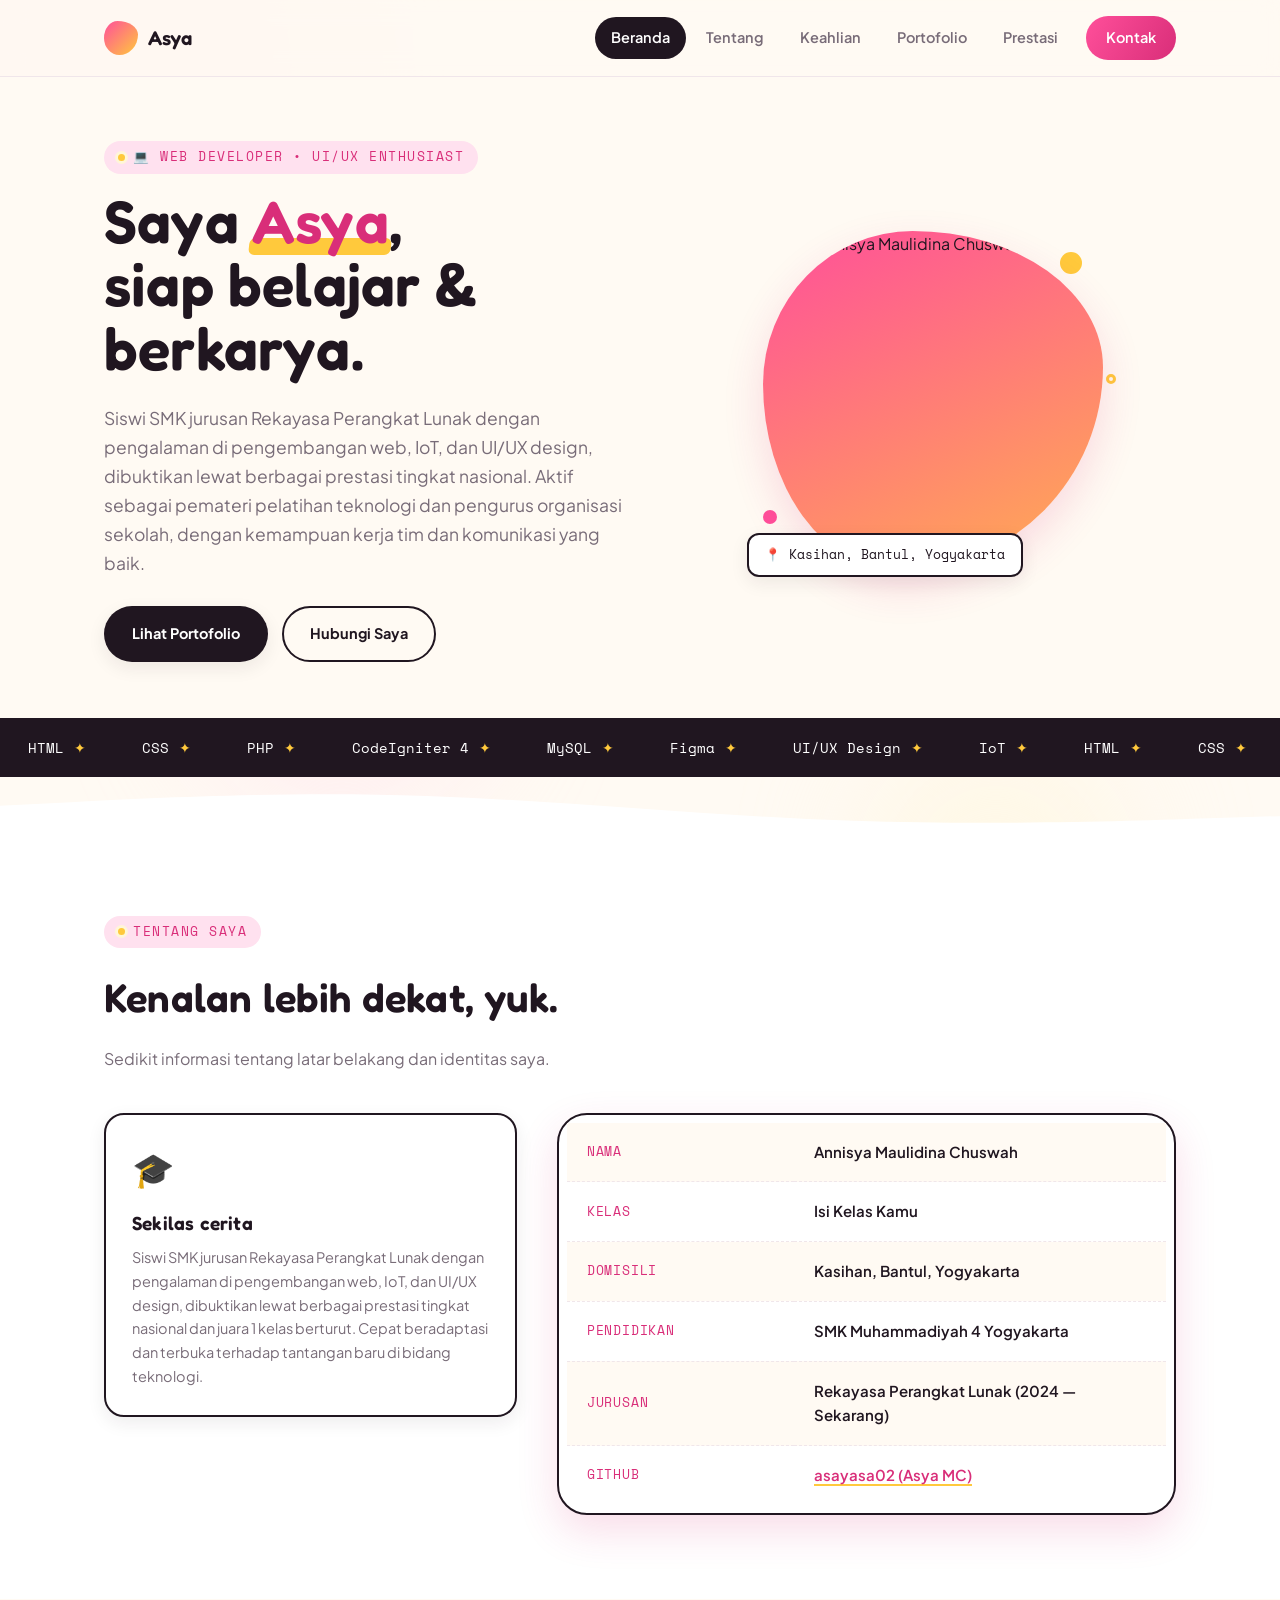
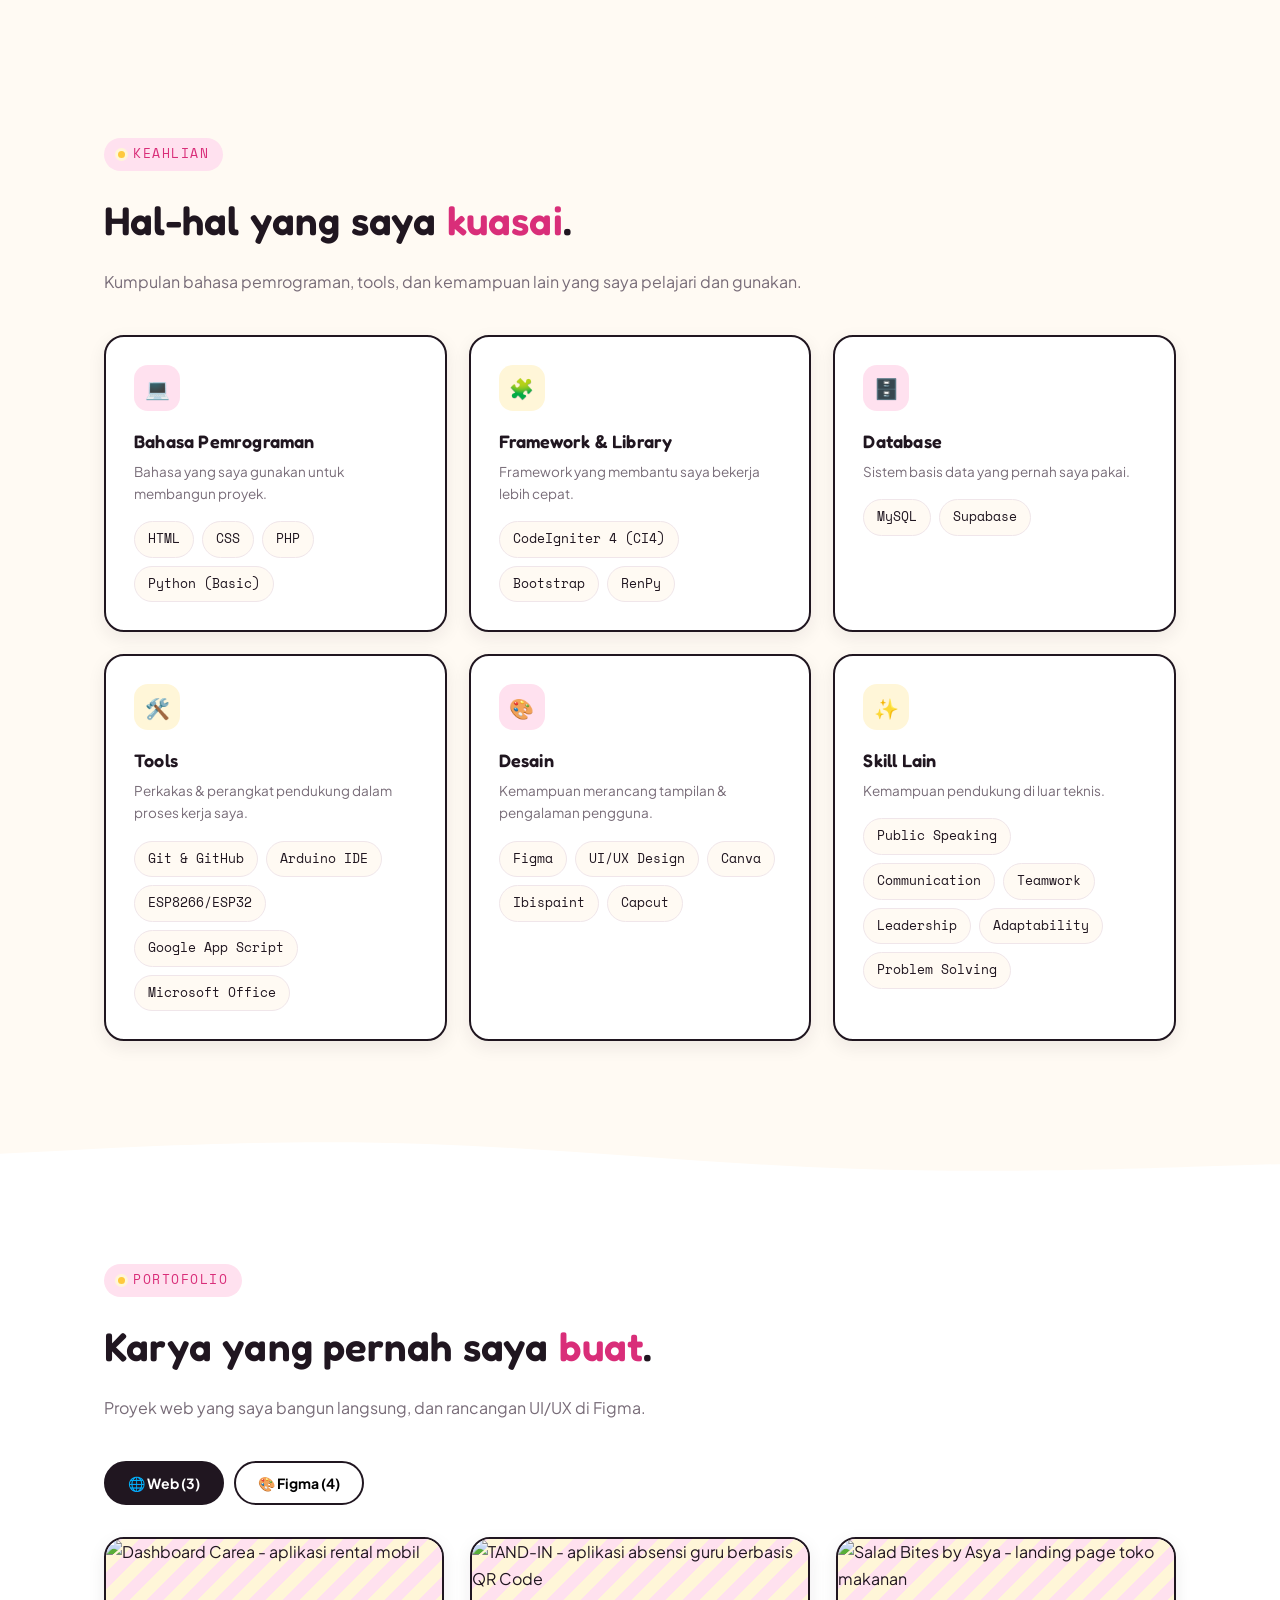
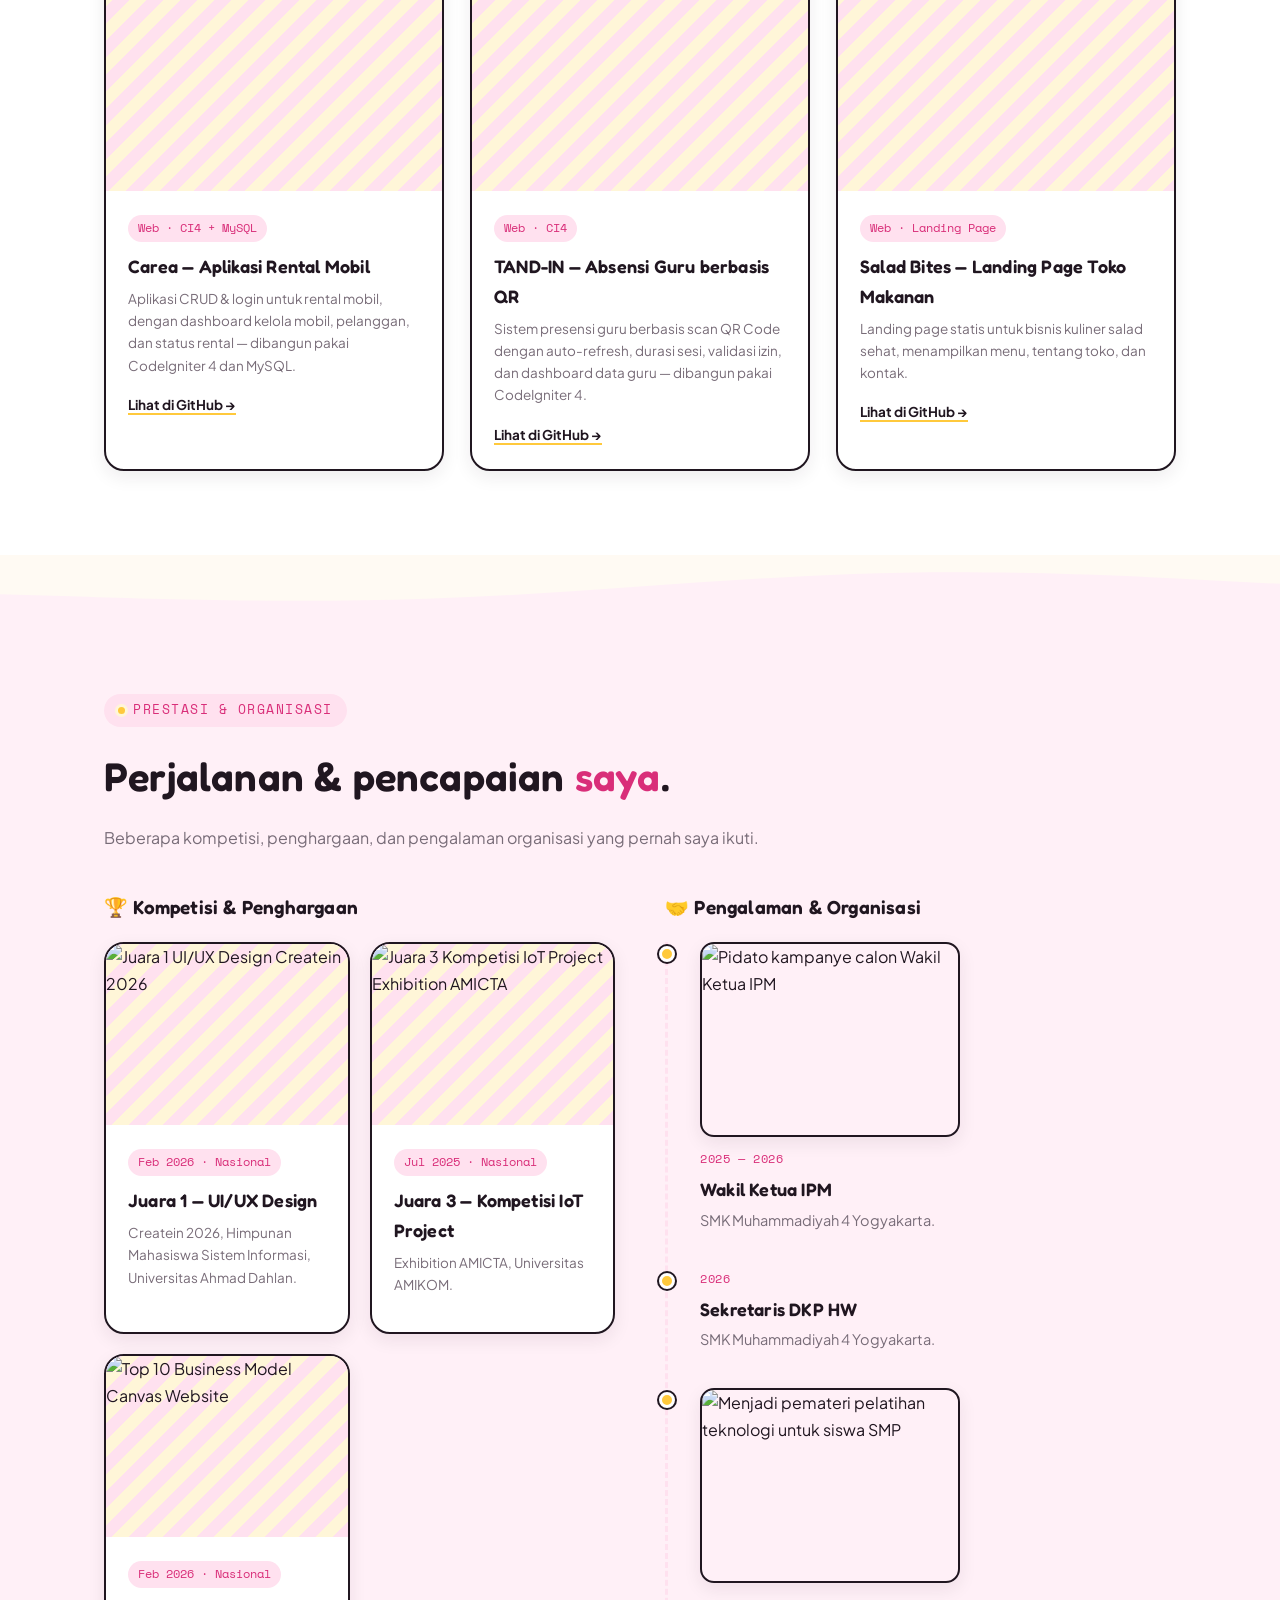
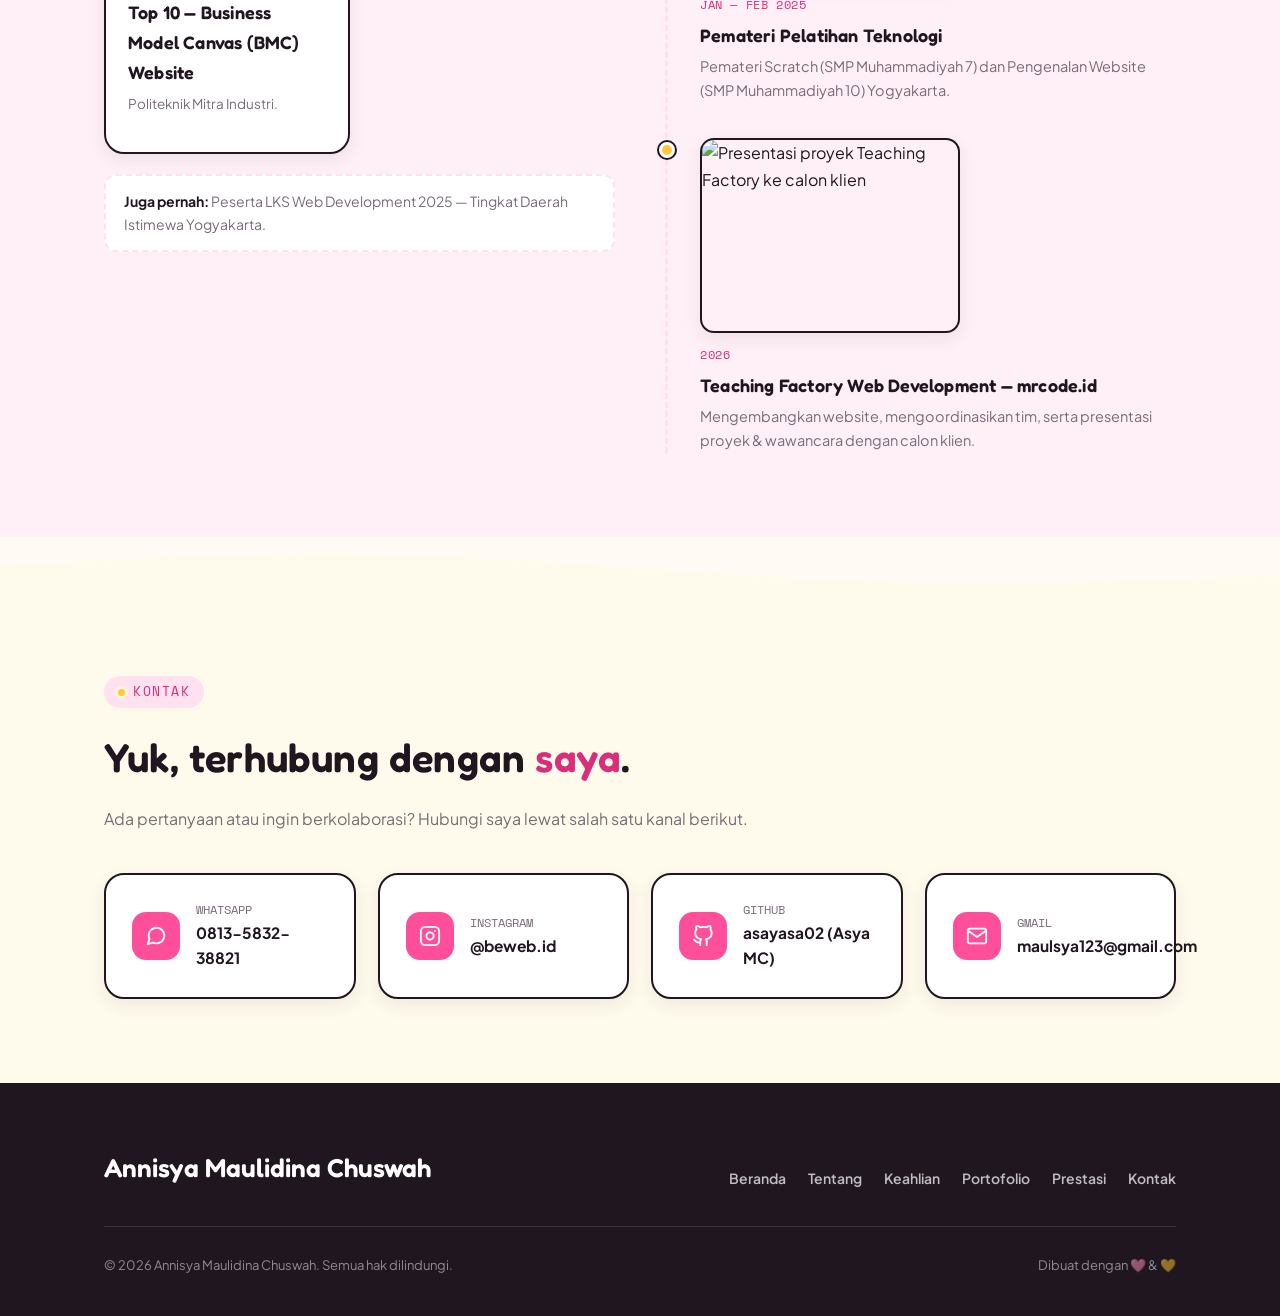
==== index.html @ d26d64fb "Pindahkan file web ke root repo" ====
<!DOCTYPE html>
<html lang="id">
<head>
<meta charset="UTF-8">
<meta name="viewport" content="width=device-width, initial-scale=1.0">
<title>Annisya Maulidina Chuswah — Web Profil</title>
<meta name="description" content="Annisya Maulidina Chuswah — Siswi Rekayasa Perangkat Lunak, Web Developer & UI/UX Enthusiast.">
<link rel="preconnect" href="https://fonts.googleapis.com">
<link href="https://fonts.googleapis.com/css2?family=Fredoka:wght@500;600;700&family=Plus+Jakarta+Sans:wght@400;500;600;700;800&family=Space+Mono:wght@400;700&display=swap" rel="stylesheet">
<link rel="stylesheet" href="css/style.css">
</head>
<body>

<div class="scroll-progress" aria-hidden="true"></div>

<div class="blob-field" aria-hidden="true">
  <div class="blob b1"></div>
  <div class="blob b2"></div>
  <div class="blob b3"></div>
  <div class="blob b4"></div>
</div>

<!-- ===== NAVBAR ===== -->
<header class="navbar">
  <div class="wrap">
    <a href="#beranda" class="brand"><span class="dot"></span> Asya</a>
    <nav class="nav-links">
      <a href="#beranda">Beranda</a>
      <a href="#tentang">Tentang</a>
      <a href="#keahlian">Keahlian</a>
      <a href="#portofolio">Portofolio</a>
      <a href="#prestasi">Prestasi</a>
      <a href="#kontak" class="nav-cta">Kontak</a>
    </nav>
    <button class="nav-toggle" aria-label="Buka menu"><span></span></button>
  </div>
</header>

<!-- ===== HERO / BERANDA ===== -->
<section id="beranda" class="hero section-bg-cream">
  <div class="wrap">
    <div class="hero-text reveal">
      <span class="eyebrow">💻 Web Developer • UI/UX Enthusiast</span>
      <h1>Saya <span class="accent">Asya</span>,<br>siap belajar &amp; berkarya.</h1>
      <p class="lead">
        Siswi SMK jurusan Rekayasa Perangkat Lunak dengan pengalaman di pengembangan web, IoT, dan UI/UX design,
        dibuktikan lewat berbagai prestasi tingkat nasional. Aktif sebagai pemateri pelatihan teknologi dan
        pengurus organisasi sekolah, dengan kemampuan kerja tim dan komunikasi yang baik.
      </p>
      <div class="hero-cta">
        <a href="#portofolio" class="btn btn-primary">Lihat Portofolio</a>
        <a href="#kontak" class="btn btn-outline">Hubungi Saya</a>
      </div>
    </div>

    <div class="hero-photo reveal">
      <div class="hero-dot d-1" aria-hidden="true"></div>
      <div class="hero-dot d-2" aria-hidden="true"></div>
      <div class="hero-dot d-3" aria-hidden="true"></div>
      <div class="photo-blob">
        <img src="assets/foto-profil.jpg" alt="Foto Annisya Maulidina Chuswah">
      </div>
      <div class="hero-tag">📍 Kasihan, Bantul, Yogyakarta</div>
    </div>
  </div>

  <div class="marquee" aria-hidden="true">
    <div class="marquee-track">
      <span>HTML</span><span>CSS</span><span>PHP</span><span>CodeIgniter 4</span><span>MySQL</span><span>Figma</span><span>UI/UX Design</span><span>IoT</span>
      <span>HTML</span><span>CSS</span><span>PHP</span><span>CodeIgniter 4</span><span>MySQL</span><span>Figma</span><span>UI/UX Design</span><span>IoT</span>
    </div>
  </div>
</section>

<div class="divider" aria-hidden="true">
  <svg viewBox="0 0 1440 60" preserveAspectRatio="none"><path d="M0,32L80,28C160,24,320,16,480,21.3C640,27,800,43,960,48C1120,53,1280,48,1360,45.3L1440,43V60H0Z" style="fill:var(--white)"></path></svg>
</div>

<!-- ===== TENTANG SAYA ===== -->
<section id="tentang" class="section-bg-white">
  <div class="wrap">
    <div class="section-head reveal">
      <span class="eyebrow">Tentang Saya</span>
      <h2>Kenalan lebih dekat, yuk.</h2>
      <p>Sedikit informasi tentang latar belakang dan identitas saya.</p>
    </div>

    <div class="about-grid">
      <div class="about-note reveal">
        <div class="big-emoji">🎓</div>
        <h3>Sekilas cerita</h3>
        <p>Siswi SMK jurusan Rekayasa Perangkat Lunak dengan pengalaman di pengembangan web, IoT, dan UI/UX design, dibuktikan lewat berbagai prestasi tingkat nasional dan juara 1 kelas berturut. Cepat beradaptasi dan terbuka terhadap tantangan baru di bidang teknologi.</p>
      </div>

      <div class="bio-card reveal d1">
        <table class="bio-table">
          <tbody>
            <tr><th>Nama</th><td>Annisya Maulidina Chuswah</td></tr>
            <tr><th>Kelas</th><td><!-- GANTI: kelas tidak ada di CV, isi sendiri ya --> Isi Kelas Kamu</td></tr>
            <tr><th>Domisili</th><td>Kasihan, Bantul, Yogyakarta</td></tr>
            <tr><th>Pendidikan</th><td>SMK Muhammadiyah 4 Yogyakarta</td></tr>
            <tr><th>Jurusan</th><td>Rekayasa Perangkat Lunak (2024 — Sekarang)</td></tr>
            <tr><th>GitHub</th><td><a href="https://github.com/asayasa02" target="_blank" rel="noopener">asayasa02 (Asya MC)</a></td></tr>
          </tbody>
        </table>
      </div>
    </div>
  </div>
</section>

<div class="divider" aria-hidden="true">
  <svg viewBox="0 0 1440 60" preserveAspectRatio="none"><path d="M0,43L80,45.3C160,48,320,53,480,48C640,43,800,27,960,21.3C1120,16,1280,24,1360,28L1440,32V60H0Z" style="fill:var(--cream)"></path></svg>
</div>

<!-- ===== KEAHLIAN ===== -->
<section id="keahlian" class="section-bg-cream">
  <div class="wrap">
    <div class="section-head reveal">
      <span class="eyebrow">Keahlian</span>
      <h2>Hal-hal yang saya <span style="color:var(--pink-dark)">kuasai</span>.</h2>
      <p>Kumpulan bahasa pemrograman, tools, dan kemampuan lain yang saya pelajari dan gunakan.</p>
    </div>

    <div class="skill-grid">
      <div class="skill-card reveal">
        <div class="icon">💻</div>
        <h3>Bahasa Pemrograman</h3>
        <p class="desc">Bahasa yang saya gunakan untuk membangun proyek.</p>
        <div class="pill-list">
          <span class="pill">HTML</span><span class="pill">CSS</span><span class="pill">PHP</span><span class="pill">Python (Basic)</span>
        </div>
      </div>

      <div class="skill-card reveal d1">
        <div class="icon">🧩</div>
        <h3>Framework &amp; Library</h3>
        <p class="desc">Framework yang membantu saya bekerja lebih cepat.</p>
        <div class="pill-list">
          <span class="pill">CodeIgniter 4 (CI4)</span><span class="pill">Bootstrap</span><span class="pill">RenPy</span>
        </div>
      </div>

      <div class="skill-card reveal d2">
        <div class="icon">🗄️</div>
        <h3>Database</h3>
        <p class="desc">Sistem basis data yang pernah saya pakai.</p>
        <div class="pill-list">
          <span class="pill">MySQL</span><span class="pill">Supabase</span>
        </div>
      </div>

      <div class="skill-card reveal">
        <div class="icon">🛠️</div>
        <h3>Tools</h3>
        <p class="desc">Perkakas &amp; perangkat pendukung dalam proses kerja saya.</p>
        <div class="pill-list">
          <span class="pill">Git &amp; GitHub</span><span class="pill">Arduino IDE</span><span class="pill">ESP8266/ESP32</span><span class="pill">Google App Script</span><span class="pill">Microsoft Office</span>
        </div>
      </div>

      <div class="skill-card reveal d1">
        <div class="icon">🎨</div>
        <h3>Desain</h3>
        <p class="desc">Kemampuan merancang tampilan &amp; pengalaman pengguna.</p>
        <div class="pill-list">
          <span class="pill">Figma</span><span class="pill">UI/UX Design</span><span class="pill">Canva</span><span class="pill">Ibispaint</span><span class="pill">Capcut</span>
        </div>
      </div>

      <div class="skill-card reveal d2">
        <div class="icon">✨</div>
        <h3>Skill Lain</h3>
        <p class="desc">Kemampuan pendukung di luar teknis.</p>
        <div class="pill-list">
          <span class="pill">Public Speaking</span><span class="pill">Communication</span><span class="pill">Teamwork</span><span class="pill">Leadership</span><span class="pill">Adaptability</span><span class="pill">Problem Solving</span>
        </div>
      </div>
    </div>
  </div>
</section>

<div class="divider" aria-hidden="true">
  <svg viewBox="0 0 1440 60" preserveAspectRatio="none"><path d="M0,32L80,28C160,24,320,16,480,21.3C640,27,800,43,960,48C1120,53,1280,48,1360,45.3L1440,43V60H0Z" style="fill:var(--white)"></path></svg>
</div>

<!-- ===== PORTOFOLIO ===== -->
<section id="portofolio" class="section-bg-white">
  <div class="wrap">
    <div class="section-head reveal">
      <span class="eyebrow">Portofolio</span>
      <h2>Karya yang pernah saya <span style="color:var(--pink-dark)">buat</span>.</h2>
      <p>Proyek web yang saya bangun langsung, dan rancangan UI/UX di Figma.</p>
    </div>

    <div class="tab-row reveal">
      <button class="tab-btn active" data-tab="web">🌐 Web (3)</button>
      <button class="tab-btn" data-tab="figma">🎨 Figma (4)</button>
    </div>

    <!-- ===== PANEL WEB ===== -->
    <div class="project-panel active" data-panel="web">

      <div class="project-card reveal">
        <div class="project-photo">
          <img src="assets/portfolio/web-carea.jpg" alt="Dashboard Carea - aplikasi rental mobil">
        </div>
        <div class="project-body">
          <span class="tag">Web · CI4 + MySQL</span>
          <h3>Carea — Aplikasi Rental Mobil</h3>
          <p>Aplikasi CRUD &amp; login untuk rental mobil, dengan dashboard kelola mobil, pelanggan, dan status rental — dibangun pakai CodeIgniter 4 dan MySQL.</p>
          <a class="project-link" href="https://github.com/asayasa02" target="_blank" rel="noopener">Lihat di GitHub →</a>
        </div>
      </div>

      <div class="project-card reveal d1">
        <div class="project-photo">
          <img src="assets/portfolio/web-absensi.jpg" alt="TAND-IN - aplikasi absensi guru berbasis QR Code">
        </div>
        <div class="project-body">
          <span class="tag">Web · CI4</span>
          <h3>TAND-IN — Absensi Guru berbasis QR</h3>
          <p>Sistem presensi guru berbasis scan QR Code dengan auto-refresh, durasi sesi, validasi izin, dan dashboard data guru — dibangun pakai CodeIgniter 4.</p>
          <a class="project-link" href="https://github.com/asayasa02" target="_blank" rel="noopener">Lihat di GitHub →</a>
        </div>
      </div>

      <div class="project-card reveal d2">
        <div class="project-photo">
          <img src="assets/portfolio/web-salad.jpg" alt="Salad Bites by Asya - landing page toko makanan">
        </div>
        <div class="project-body">
          <span class="tag">Web · Landing Page</span>
          <h3>Salad Bites — Landing Page Toko Makanan</h3>
          <p>Landing page statis untuk bisnis kuliner salad sehat, menampilkan menu, tentang toko, dan kontak.</p>
          <a class="project-link" href="https://github.com/asayasa02" target="_blank" rel="noopener">Lihat di GitHub →</a>
        </div>
      </div>

    </div>

    <!-- ===== PANEL FIGMA (tanpa foto, cukup link) ===== -->
    <div class="project-panel" data-panel="figma">
      <div class="figma-grid">

        <div class="figma-card reveal">
          <div class="fg-icon">🎨</div>
          <h3>KUISI — Aplikasi Belajar Siswa</h3>
          <p>Rancangan UI/UX aplikasi kuis &amp; belajar untuk siswa.</p>
          <a class="fg-link" href="https://www.figma.com/proto/i4Id1c3LNlRcHALEX3TPOu/Untitled?node-id=3-184&starting-point-node-id=3%3A184" target="_blank" rel="noopener">Buka di Figma →</a>
        </div>

        <div class="figma-card reveal d1">
          <div class="fg-icon">🎨</div>
          <h3>EMORA — Aplikasi Kesehatan Mental</h3>
          <p>Rancangan UI/UX aplikasi check-in mood &amp; kesehatan mental harian.</p>
          <a class="fg-link" href="https://www.figma.com/proto/XL8IzQrG4ZHBoLzYoeqRp2/Untitled?node-id=14-194&p=f&t=lbvCkOxBZZMB8vpm-1&scaling=scale-down&content-scaling=fixed&page-id=0%3A1&starting-point-node-id=14%3A289" target="_blank" rel="noopener">Buka di Figma →</a>
        </div>

        <div class="figma-card reveal d2">
          <div class="fg-icon">🎨</div>
          <h3>Login Page Carea</h3>
          <p>Rancangan UI/UX halaman login untuk aplikasi rental mobil Carea.</p>
          <a class="fg-link" href="https://www.figma.com/proto/L1nw4JGdxLi9UzaaYc4vxi/projek-2?node-id=1-2&starting-point-node-id=1%3A2&t=8j76P5lZPFDKivbJ-1" target="_blank" rel="noopener">Buka di Figma →</a>
        </div>

        <div class="figma-card reveal">
          <div class="fg-icon">🎨</div>
          <h3>Aplikasi Wisata Jogja</h3>
          <p>Rancangan UI/UX aplikasi turis wisata Yogyakarta.</p>
          <a class="fg-link" href="https://www.figma.com/proto/bNYLbgP5pJJDCC1ShFI112/APK_XPPLG_ANNISYAMAULIDINACHUSWAH?node-id=1-7&t=QEdFEJY5yVFhNCf1-1" target="_blank" rel="noopener">Buka di Figma →</a>
        </div>

      </div>
    </div>

  </div>
</section>

<div class="divider" aria-hidden="true">
  <svg viewBox="0 0 1440 60" preserveAspectRatio="none"><path d="M0,43L80,45.3C160,48,320,53,480,48C640,43,800,27,960,21.3C1120,16,1280,24,1360,28L1440,32V60H0Z" style="fill:var(--pink-tint)"></path></svg>
</div>

<!-- ===== PRESTASI & ORGANISASI ===== -->
<section id="prestasi" class="section-bg-pink">
  <div class="wrap">
    <div class="section-head reveal">
      <span class="eyebrow">Prestasi &amp; Organisasi</span>
      <h2>Perjalanan &amp; pencapaian <span style="color:var(--pink-dark)">saya</span>.</h2>
      <p>Beberapa kompetisi, penghargaan, dan pengalaman organisasi yang pernah saya ikuti.</p>
    </div>

    <div class="two-col">

      <div>
        <h3 class="reveal" style="font-size:19px;margin-bottom:20px;">🏆 Kompetisi &amp; Penghargaan</h3>

        <div class="project-panel active" style="display:grid; grid-template-columns:repeat(auto-fit,minmax(240px,1fr)); gap:20px;">
          <div class="project-card reveal">
            <div class="project-photo"><img src="assets/prestasi/juara1-uiux.jpg" alt="Juara 1 UI/UX Design Createin 2026"></div>
            <div class="project-body">
              <span class="tag">Feb 2026 · Nasional</span>
              <h3>Juara 1 — UI/UX Design</h3>
              <p>Createin 2026, Himpunan Mahasiswa Sistem Informasi, Universitas Ahmad Dahlan.</p>
            </div>
          </div>

          <div class="project-card reveal d1">
            <div class="project-photo"><img src="assets/prestasi/juara3-iot.jpg" alt="Juara 3 Kompetisi IoT Project Exhibition AMICTA"></div>
            <div class="project-body">
              <span class="tag">Jul 2025 · Nasional</span>
              <h3>Juara 3 — Kompetisi IoT Project</h3>
              <p>Exhibition AMICTA, Universitas AMIKOM.</p>
            </div>
          </div>

          <div class="project-card reveal d2">
            <div class="project-photo"><img src="assets/prestasi/top10-bmc.jpg" alt="Top 10 Business Model Canvas Website"></div>
            <div class="project-body">
              <span class="tag">Feb 2026 · Nasional</span>
              <h3>Top 10 — Business Model Canvas (BMC) Website</h3>
              <p>Politeknik Mitra Industri.</p>
            </div>
          </div>
        </div>

        <div class="prestasi-extra reveal">
          <strong>Juga pernah:</strong> Peserta LKS Web Development 2025 — Tingkat Daerah Istimewa Yogyakarta.
        </div>
      </div>

      <div>
        <h3 class="reveal" style="font-size:19px;margin-bottom:20px;">🤝 Pengalaman &amp; Organisasi</h3>
        <div class="timeline reveal">

          <div class="timeline-item">
            <img class="tl-photo" src="assets/organisasi/wakil-ketua-ipm.jpg" alt="Pidato kampanye calon Wakil Ketua IPM">
            <div class="when">2025 — 2026</div>
            <h3>Wakil Ketua IPM</h3>
            <p>SMK Muhammadiyah 4 Yogyakarta.</p>
          </div>

          <div class="timeline-item">
            <div class="when">2026</div>
            <h3>Sekretaris DKP HW</h3>
            <p>SMK Muhammadiyah 4 Yogyakarta.</p>
          </div>

          <div class="timeline-item">
            <img class="tl-photo" src="assets/organisasi/pemateri.jpg" alt="Menjadi pemateri pelatihan teknologi untuk siswa SMP">
            <div class="when">Jan — Feb 2025</div>
            <h3>Pemateri Pelatihan Teknologi</h3>
            <p>Pemateri Scratch (SMP Muhammadiyah 7) dan Pengenalan Website (SMP Muhammadiyah 10) Yogyakarta.</p>
          </div>

          <div class="timeline-item">
            <img class="tl-photo" src="assets/organisasi/teaching-factory.jpg" alt="Presentasi proyek Teaching Factory ke calon klien">
            <div class="when">2026</div>
            <h3>Teaching Factory Web Development — mrcode.id</h3>
            <p>Mengembangkan website, mengoordinasikan tim, serta presentasi proyek &amp; wawancara dengan calon klien.</p>
          </div>

        </div>
      </div>

    </div>
  </div>
</section>

<div class="divider" aria-hidden="true">
  <svg viewBox="0 0 1440 60" preserveAspectRatio="none"><path d="M0,32L80,28C160,24,320,16,480,21.3C640,27,800,43,960,48C1120,53,1280,48,1360,45.3L1440,43V60H0Z" style="fill:var(--yellow-tint)"></path></svg>
</div>

<!-- ===== KONTAK ===== -->
<section id="kontak" class="section-bg-yellow">
  <div class="wrap">
    <div class="section-head reveal">
      <span class="eyebrow">Kontak</span>
      <h2>Yuk, terhubung dengan <span style="color:var(--pink-dark)">saya</span>.</h2>
      <p>Ada pertanyaan atau ingin berkolaborasi? Hubungi saya lewat salah satu kanal berikut.</p>
    </div>

    <div class="contact-grid">
      <!-- CATATAN: nomor WA di CV (00813583238821) kelihatannya kelebihan 1 digit, cek & sesuaikan ya -->
      <a class="contact-card reveal" href="https://wa.me/62813583238821" target="_blank" rel="noopener">
        <div class="icon"><svg width="22" height="22" viewBox="0 0 24 24" fill="none" stroke="currentColor" stroke-width="2" stroke-linecap="round" stroke-linejoin="round"><path d="M21 11.5a8.38 8.38 0 0 1-.9 3.8 8.5 8.5 0 0 1-7.6 4.7 8.38 8.38 0 0 1-3.8-.9L3 21l1.9-5.7a8.38 8.38 0 0 1-.9-3.8 8.5 8.5 0 0 1 4.7-7.6 8.38 8.38 0 0 1 3.8-.9h.5a8.48 8.48 0 0 1 8 8v.5z"></path></svg></div>
        <div><div class="label">WhatsApp</div><div class="value">0813-5832-38821</div></div>
      </a>

      <a class="contact-card reveal d1" href="https://instagram.com/beweb.id" target="_blank" rel="noopener">
        <div class="icon"><svg width="22" height="22" viewBox="0 0 24 24" fill="none" stroke="currentColor" stroke-width="2" stroke-linecap="round" stroke-linejoin="round"><rect x="2" y="2" width="20" height="20" rx="5"></rect><path d="M16 11.37A4 4 0 1 1 12.63 8 4 4 0 0 1 16 11.37z"></path><line x1="17.5" y1="6.5" x2="17.5" y2="6.5"></line></svg></div>
        <div><div class="label">Instagram</div><div class="value">@beweb.id</div></div>
      </a>

      <a class="contact-card reveal d2" href="https://github.com/asayasa02" target="_blank" rel="noopener">
        <div class="icon"><svg width="22" height="22" viewBox="0 0 24 24" fill="none" stroke="currentColor" stroke-width="2" stroke-linecap="round" stroke-linejoin="round"><path d="M9 19c-5 1.5-5-2.5-7-3m14 6v-3.87a3.37 3.37 0 0 0-.94-2.61c3.14-.35 6.44-1.54 6.44-7A5.44 5.44 0 0 0 20 4.77 5.07 5.07 0 0 0 19.91 1S18.73.65 16 2.48a13.38 13.38 0 0 0-7 0C6.27.65 5.09 1 5.09 1A5.07 5.07 0 0 0 5 4.77a5.44 5.44 0 0 0-1.5 3.78c0 5.42 3.3 6.61 6.44 7A3.37 3.37 0 0 0 9 18.13V22"></path></svg></div>
        <div><div class="label">GitHub</div><div class="value">asayasa02 (Asya MC)</div></div>
      </a>

      <a class="contact-card reveal" href="mailto:maulsya123@gmail.com">
        <div class="icon"><svg width="22" height="22" viewBox="0 0 24 24" fill="none" stroke="currentColor" stroke-width="2" stroke-linecap="round" stroke-linejoin="round"><path d="M4 4h16c1.1 0 2 .9 2 2v12c0 1.1-.9 2-2 2H4c-1.1 0-2-.9-2-2V6c0-1.1.9-2 2-2z"></path><polyline points="22,6 12,13 2,6"></polyline></svg></div>
        <div><div class="label">Gmail</div><div class="value">maulsya123@gmail.com</div></div>
      </a>
    </div>
  </div>
</section>

<!-- ===== FOOTER GELAP ===== -->
<footer class="site-footer section-bg-dark">
  <div class="wrap">
    <div class="footer-top">
      <div class="footer-brand">Annisya Maulidina Chuswah</div>
      <nav class="footer-links">
        <a href="#beranda">Beranda</a>
        <a href="#tentang">Tentang</a>
        <a href="#keahlian">Keahlian</a>
        <a href="#portofolio">Portofolio</a>
        <a href="#prestasi">Prestasi</a>
        <a href="#kontak">Kontak</a>
      </nav>
    </div>
    <div class="footer-bottom">
      <span>&copy; <span id="year"></span> Annisya Maulidina Chuswah. Semua hak dilindungi.</span>
      <span>Dibuat dengan 🩷 &amp; 💛</span>
    </div>
  </div>
</footer>

<button class="back-top" aria-label="Kembali ke atas">
  <svg width="18" height="18" viewBox="0 0 24 24" fill="none" stroke="currentColor" stroke-width="2.5" stroke-linecap="round" stroke-linejoin="round"><line x1="12" y1="19" x2="12" y2="5"></line><polyline points="5 12 12 5 19 12"></polyline></svg>
</button>

<script src="js/script.js"></script>
<script>document.getElementById("year").textContent = new Date().getFullYear();</script>
</body>
</html>
---- css/style.css ----
/* ============================================================
   WEB PROFIL — LANDING PAGE — style.css
   Palet   : putih hangat, pink, kuning (kontras & ceria)
   Font    : Fredoka (judul) + Plus Jakarta Sans (isi) + Space Mono (label)
   ============================================================ */

/* ---------- 1. DESIGN TOKENS ---------- */
:root{
  --white:        #ffffff;
  --cream:        #fffaf3;

  --ink:          #201620;
  --ink-soft:     #786c78;

  --pink:         #ff4f9a;
  --pink-dark:    #d92e79;
  --pink-soft:    #ffe1ef;
  --pink-tint:    #fff0f7;

  --yellow:       #ffc93c;
  --yellow-dark:  #e0a800;
  --yellow-soft:  #fff6d8;
  --yellow-tint:  #fffbec;

  --line:         #f0e6ea;
  --shadow:       0 16px 40px rgba(217, 46, 121, .16);
  --shadow-sm:    0 6px 18px rgba(32, 22, 32, .08);
  --radius-lg:    30px;
  --radius-md:    20px;
  --radius-sm:    12px;

  --font-display: "Fredoka", system-ui, sans-serif;
  --font-body:    "Plus Jakarta Sans", system-ui, sans-serif;
  --font-mono:    "Space Mono", monospace;

  --maxw: 1120px;
}

/* ---------- 2. RESET DASAR ---------- */
*, *::before, *::after{ box-sizing: border-box; }
html{ scroll-behavior: smooth; scroll-padding-top: 88px; }
body{
  margin: 0;
  background: var(--cream);
  color: var(--ink);
  font-family: var(--font-body);
  font-size: 16px;
  line-height: 1.65;
  -webkit-font-smoothing: antialiased;
  overflow-x: hidden;
}
img{ max-width: 100%; display: block; }
a{ color: inherit; text-decoration: none; }
ul{ margin: 0; padding: 0; list-style: none; }
h1,h2,h3,h4{
  font-family: var(--font-display);
  font-weight: 600;
  margin: 0 0 .4em;
  letter-spacing: .2px;
}
p{ margin: 0 0 1em; }
button{ font-family: inherit; cursor: pointer; }

:focus-visible{
  outline: 3px solid var(--pink-dark);
  outline-offset: 3px;
  border-radius: 6px;
}

.wrap{
  max-width: var(--maxw);
  margin: 0 auto;
  padding: 0 24px;
  position: relative;
}

.eyebrow{
  display: inline-flex;
  align-items: center;
  gap: 8px;
  font-family: var(--font-mono);
  font-size: 12.5px;
  letter-spacing: 1.5px;
  text-transform: uppercase;
  color: var(--pink-dark);
  background: var(--pink-soft);
  padding: 6px 14px;
  border-radius: 999px;
  margin-bottom: 16px;
}
.eyebrow::before{
  content: "";
  width: 7px; height: 7px;
  border-radius: 50%;
  background: var(--yellow);
  box-shadow: 0 0 0 3px var(--yellow-soft);
}
.eyebrow.on-dark{ background: rgba(255,255,255,.1); color: var(--yellow); }
.eyebrow.on-dark::before{ box-shadow: 0 0 0 3px rgba(255,201,60,.25); }

/* ---------- 3. SCROLL PROGRESS ---------- */
.scroll-progress{
  position: fixed;
  top: 0; left: 0;
  height: 3px;
  width: 0%;
  background: linear-gradient(90deg, var(--pink), var(--yellow));
  z-index: 100;
  transition: width .1s linear;
}

/* ---------- 4. BACKGROUND BLOB (dekorasi ambient) ---------- */
.blob-field{
  position: fixed;
  inset: 0;
  z-index: -1;
  overflow: hidden;
  pointer-events: none;
}
.blob{
  position: absolute;
  border-radius: 50%;
  filter: blur(64px);
  opacity: .5;
  animation: drift 24s ease-in-out infinite;
}
.blob.b1{ width: 420px; height: 420px; background: var(--pink-soft); top: -140px; left: -110px; animation-duration: 27s; }
.blob.b2{ width: 340px; height: 340px; background: var(--yellow-soft); top: 30%; right: -150px; animation-duration: 31s; animation-delay: -6s; }
.blob.b3{ width: 300px; height: 300px; background: var(--pink-soft); bottom: 10%; left: 15%; animation-duration: 25s; animation-delay: -12s; }
.blob.b4{ width: 260px; height: 260px; background: var(--yellow-soft); bottom: -100px; right: 12%; animation-duration: 29s; animation-delay: -3s; }

@keyframes drift{
  0%,100%{ transform: translate(0,0) scale(1); }
  33%{ transform: translate(30px,-40px) scale(1.08); }
  66%{ transform: translate(-25px,25px) scale(.95); }
}

/* ---------- 5. NAVBAR ---------- */
.navbar{
  position: sticky;
  top: 0;
  z-index: 50;
  background: rgba(255,250,243,.86);
  backdrop-filter: blur(12px);
  border-bottom: 1px solid var(--line);
}
.navbar .wrap{
  display: flex;
  align-items: center;
  justify-content: space-between;
  height: 76px;
}
.brand{
  display: flex;
  align-items: center;
  gap: 10px;
  font-family: var(--font-display);
  font-weight: 600;
  font-size: 20px;
}
.brand .dot{
  width: 34px; height: 34px;
  border-radius: 40% 60% 55% 45% / 50% 40% 60% 50%;
  background: linear-gradient(135deg, var(--pink), var(--yellow));
  animation: wiggle 6s ease-in-out infinite;
  flex-shrink: 0;
}
@keyframes wiggle{
  0%,100%{ border-radius: 40% 60% 55% 45% / 50% 40% 60% 50%; }
  50%{ border-radius: 55% 45% 40% 60% / 45% 55% 45% 55%; }
}

.nav-links{
  display: flex;
  align-items: center;
  gap: 4px;
}
.nav-links a{
  font-size: 14.5px;
  font-weight: 600;
  padding: 9px 16px;
  border-radius: 999px;
  color: var(--ink-soft);
  transition: background .2s, color .2s;
  white-space: nowrap;
}
.nav-links a:hover{ background: var(--pink-soft); color: var(--pink-dark); }
.nav-links a.active{ background: var(--ink); color: var(--white); }

.nav-cta{
  display: inline-flex;
  margin-left: 8px;
  padding: 10px 20px !important;
  background: linear-gradient(120deg, var(--pink), var(--pink-dark)) !important;
  color: var(--white) !important;
}
.nav-cta:hover{ background: var(--ink) !important; color: var(--white) !important; }

.nav-toggle{
  display: none;
  width: 42px; height: 42px;
  border: none;
  background: var(--pink-soft);
  border-radius: 12px;
  align-items: center;
  justify-content: center;
}
.nav-toggle span, .nav-toggle span::before, .nav-toggle span::after{
  content: "";
  display: block;
  width: 18px; height: 2px;
  background: var(--pink-dark);
  position: relative;
  transition: transform .25s, opacity .25s;
}
.nav-toggle span::before{ position:absolute; top:-6px; }
.nav-toggle span::after{ position:absolute; top:6px; }
.nav-toggle.open span{ background: transparent; }
.nav-toggle.open span::before{ top:0; transform: rotate(45deg); }
.nav-toggle.open span::after{ top:0; transform: rotate(-45deg); }

/* ---------- 6. SECTION WRAPPERS & BACKGROUND RHYTHM ---------- */
.section-bg-cream{ background: var(--cream); }
.section-bg-white{ background: var(--white); }
.section-bg-pink{ background: var(--pink-tint); }
.section-bg-yellow{ background: var(--yellow-tint); }
.section-bg-dark{ background: var(--ink); color: var(--white); }

section{ padding: 84px 0; position: relative; }
.section-head{ margin-bottom: 40px; max-width: 60ch; }
.section-head h2{ font-size: clamp(28px, 3.8vw, 40px); }
.section-head p{ color: var(--ink-soft); font-size: 16px; }
.section-bg-dark .section-head p{ color: rgba(255,255,255,.65); }

.reveal{
  opacity: 0;
  transform: translateY(26px);
  transition: opacity .65s cubic-bezier(.2,.8,.2,1), transform .65s cubic-bezier(.2,.8,.2,1);
}
.reveal.in-view{ opacity: 1; transform: translateY(0); }
.reveal.d1{ transition-delay: .08s; }
.reveal.d2{ transition-delay: .16s; }
.reveal.d3{ transition-delay: .24s; }

/* ---------- 7. WAVE DIVIDER ---------- */
.divider{ line-height: 0; display: block; margin-top: -1px; }
.divider svg{ width: 100%; height: 56px; display: block; }

/* ---------- 8. HERO ---------- */
.hero{ padding: 64px 0 0; overflow: hidden; }
.hero .wrap{
  display: grid;
  grid-template-columns: 1.05fr .95fr;
  gap: 48px;
  align-items: center;
  padding-bottom: 56px;
}
.hero h1{
  font-size: clamp(36px, 5.6vw, 60px);
  line-height: 1.06;
}
.hero h1 .accent{
  position: relative;
  color: var(--pink-dark);
  white-space: nowrap;
}
.hero h1 .accent::after{
  content: "";
  position: absolute;
  left: -2%; right: -2%; bottom: 2px;
  height: .28em;
  background: var(--yellow);
  z-index: -1;
  border-radius: 6px;
  transform: skewX(-6deg);
}
.hero .lead{
  font-size: 17.5px;
  color: var(--ink-soft);
  max-width: 48ch;
}
.hero-cta{
  display: flex;
  gap: 14px;
  margin-top: 28px;
  flex-wrap: wrap;
}

.btn{
  display: inline-flex;
  align-items: center;
  gap: 8px;
  padding: 14px 26px;
  border-radius: 999px;
  font-weight: 700;
  font-size: 14.5px;
  border: 2px solid transparent;
  transition: transform .18s, box-shadow .18s, background .18s;
}
.btn:hover{ transform: translateY(-3px); }
.btn-primary{
  background: var(--ink);
  color: var(--white);
  box-shadow: var(--shadow-sm);
}
.btn-primary:hover{ box-shadow: var(--shadow); }
.btn-outline{
  border-color: var(--ink);
  color: var(--ink);
  background: transparent;
}
.btn-outline:hover{ background: var(--ink); color: var(--white); }
.btn-light{
  background: var(--white);
  color: var(--ink);
}

.hero-photo{ position: relative; justify-self: center; }
.photo-blob{
  width: min(340px, 82vw);
  aspect-ratio: 1;
  border-radius: 44% 56% 60% 40% / 45% 40% 60% 55%;
  background: linear-gradient(155deg, var(--pink), var(--yellow) 130%);
  display: flex;
  align-items: center;
  justify-content: center;
  animation: wiggle 9s ease-in-out infinite;
  box-shadow: var(--shadow);
  overflow: hidden;
  position: relative;
}
.photo-blob img{ width: 100%; height: 100%; object-fit: cover; border-radius: inherit; }
.photo-blob .placeholder-text{
  font-family: var(--font-mono);
  font-size: 12.5px;
  color: rgba(255,255,255,.92);
  text-align: center;
  padding: 20px;
}
.hero-tag{
  position: absolute;
  bottom: -6px;
  left: -16px;
  background: var(--white);
  border: 2px solid var(--ink);
  border-radius: var(--radius-sm);
  padding: 10px 16px;
  font-family: var(--font-mono);
  font-size: 12.5px;
  box-shadow: var(--shadow-sm);
}
.hero-dot{
  position: absolute;
  border-radius: 50%;
  z-index: -1;
}
.hero-dot.d-1{ width: 22px; height: 22px; background: var(--yellow); top: 6%; right: 6%; animation: bob 5s ease-in-out infinite; }
.hero-dot.d-2{ width: 14px; height: 14px; background: var(--pink); bottom: 14%; left: 0; animation: bob 6s ease-in-out infinite -2s; }
.hero-dot.d-3{ width: 10px; height: 10px; border: 3px solid var(--yellow); background: transparent; top: 42%; right: -4%; animation: bob 4.5s ease-in-out infinite -1s; }
@keyframes bob{
  0%,100%{ transform: translateY(0); }
  50%{ transform: translateY(-14px); }
}

/* ---------- 9. MARQUEE (skill strip di hero) ---------- */
.marquee{
  border-top: 2px solid var(--ink);
  border-bottom: 2px solid var(--ink);
  background: var(--ink);
  overflow: hidden;
  white-space: nowrap;
}
.marquee-track{
  display: inline-flex;
  animation: scroll-left 26s linear infinite;
  padding: 16px 0;
}
.marquee-track span{
  font-family: var(--font-mono);
  font-size: 14px;
  color: var(--white);
  padding: 0 28px;
  display: inline-flex;
  align-items: center;
  gap: 10px;
}
.marquee-track span::after{ content: "✦"; color: var(--yellow); }
@keyframes scroll-left{
  from{ transform: translateX(0); }
  to{ transform: translateX(-50%); }
}

/* ---------- 10. TENTANG / BIODATA ---------- */
.about-grid{
  display: grid;
  grid-template-columns: .8fr 1.2fr;
  gap: 40px;
  align-items: start;
}
.about-note{
  background: var(--white);
  border: 2px solid var(--ink);
  border-radius: var(--radius-md);
  padding: 26px;
  box-shadow: var(--shadow-sm);
}
.about-note .big-emoji{ font-size: 34px; margin-bottom: 10px; }
.about-note h3{ font-size: 19px; }
.about-note p{ font-size: 14.5px; color: var(--ink-soft); margin-bottom: 0; }

.bio-card{
  background: var(--white);
  border: 2px solid var(--ink);
  border-radius: var(--radius-lg);
  padding: 8px;
  box-shadow: var(--shadow);
}
.bio-table{ width: 100%; border-collapse: collapse; }
.bio-table tr{ border-bottom: 1px dashed var(--line); }
.bio-table tr:last-child{ border-bottom: none; }
.bio-table th, .bio-table td{ text-align: left; padding: 17px 20px; font-size: 15px; }
.bio-table th{
  width: 38%;
  font-family: var(--font-mono);
  font-weight: 400;
  color: var(--pink-dark);
  text-transform: uppercase;
  font-size: 12.5px;
  letter-spacing: .8px;
}
.bio-table td{ font-weight: 600; }
.bio-table td a{ color: var(--pink-dark); border-bottom: 2px solid var(--yellow); }
.bio-table tr:nth-child(odd){ background: var(--cream); }

/* ---------- 11. SKILLS ---------- */
.skill-grid{
  display: grid;
  grid-template-columns: repeat(auto-fit, minmax(280px, 1fr));
  gap: 22px;
}
.skill-card{
  background: var(--white);
  border-radius: var(--radius-md);
  padding: 28px;
  border: 2px solid var(--ink);
  box-shadow: var(--shadow-sm);
  transition: transform .22s, box-shadow .22s;
}
.skill-card:hover{ transform: translateY(-6px); box-shadow: var(--shadow); }
.skill-card .icon{
  width: 46px; height: 46px;
  border-radius: 14px;
  display: flex; align-items: center; justify-content: center;
  margin-bottom: 16px;
  font-size: 20px;
}
.skill-card:nth-child(6n+1) .icon{ background: var(--pink-soft); }
.skill-card:nth-child(6n+2) .icon{ background: var(--yellow-soft); }
.skill-card:nth-child(6n+3) .icon{ background: var(--pink-soft); }
.skill-card:nth-child(6n+4) .icon{ background: var(--yellow-soft); }
.skill-card:nth-child(6n+5) .icon{ background: var(--pink-soft); }
.skill-card:nth-child(6n+6) .icon{ background: var(--yellow-soft); }
.skill-card h3{ font-size: 18px; margin-bottom: 4px; }
.skill-card .desc{ font-size: 13.5px; color: var(--ink-soft); margin-bottom: 16px; }

.pill-list{ display: flex; flex-wrap: wrap; gap: 8px; }
.pill{
  font-family: var(--font-mono);
  font-size: 12.5px;
  padding: 7px 13px;
  border-radius: 999px;
  background: var(--cream);
  border: 1.5px solid var(--line);
}

/* ---------- 12. PORTOFOLIO ---------- */
.tab-row{ display: flex; gap: 10px; margin-bottom: 32px; flex-wrap: wrap; }
.tab-btn{
  border: 2px solid var(--ink);
  background: var(--white);
  padding: 11px 22px;
  border-radius: 999px;
  font-weight: 700;
  font-size: 14px;
  transition: background .2s, color .2s;
}
.tab-btn.active{ background: var(--ink); color: var(--white); }

.project-panel{ display: none; }
.project-panel.active{
  display: grid;
  grid-template-columns: repeat(auto-fit, minmax(280px, 1fr));
  gap: 26px;
}
.project-card{
  background: var(--white);
  border-radius: var(--radius-md);
  overflow: hidden;
  border: 2px solid var(--ink);
  box-shadow: var(--shadow-sm);
  transition: transform .22s, box-shadow .22s;
}
.project-card:hover{ transform: translateY(-6px) rotate(-.4deg); box-shadow: var(--shadow); }
.project-photo{
  aspect-ratio: 4/3;
  background: repeating-linear-gradient(135deg, var(--pink-soft), var(--pink-soft) 12px, var(--yellow-soft) 12px, var(--yellow-soft) 24px);
  display: flex;
  align-items: center;
  justify-content: center;
  position: relative;
  overflow: hidden;
}
.project-photo img{ width: 100%; height: 100%; object-fit: cover; }
.project-photo .ph-label{
  font-family: var(--font-mono);
  font-size: 12px;
  background: rgba(32,22,32,.75);
  color: var(--white);
  padding: 8px 14px;
  border-radius: 999px;
}
.project-body{ padding: 22px; }
.project-body .tag{
  display: inline-block;
  font-family: var(--font-mono);
  font-size: 11.5px;
  color: var(--pink-dark);
  background: var(--pink-soft);
  padding: 4px 10px;
  border-radius: 999px;
  margin-bottom: 10px;
}
.project-body h3{ font-size: 18px; margin-bottom: 6px; }
.project-body p{ font-size: 13.5px; color: var(--ink-soft); margin-bottom: 14px; }
.project-link{ font-size: 13.5px; font-weight: 700; color: var(--ink); border-bottom: 2px solid var(--yellow); }

/* ---------- 13. PRESTASI / ORGANISASI (timeline) ---------- */
.two-col{ display: grid; grid-template-columns: 1fr 1fr; gap: 50px; }
.timeline{ position: relative; padding-left: 32px; border-left: 3px dashed var(--pink-soft); }
.timeline-item{ position: relative; padding-bottom: 36px; }
.timeline-item:last-child{ padding-bottom: 0; }
.timeline-item::before{
  content: "";
  position: absolute;
  left: -41px; top: 4px;
  width: 16px; height: 16px;
  border-radius: 50%;
  background: var(--yellow);
  border: 3px solid var(--white);
  box-shadow: 0 0 0 2px var(--ink);
}
.timeline-item .when{
  font-family: var(--font-mono);
  font-size: 12px;
  color: var(--pink-dark);
  text-transform: uppercase;
  letter-spacing: .6px;
}
.timeline-item h3{ font-size: 18px; margin: 6px 0 4px; }
.timeline-item p{ color: var(--ink-soft); font-size: 14.5px; margin-bottom: 0; }
.timeline-thumb{
  display: block;
  width: 100%;
  max-width: 230px;
  aspect-ratio: 4/3;
  object-fit: cover;
  border-radius: 14px;
  border: 2px solid var(--ink);
  box-shadow: var(--shadow-sm);
  margin: 10px 0 8px;
}

/* ---------- 13b. PENGALAMAN (kartu dengan foto) ---------- */
.experience-grid{
  display: grid;
  grid-template-columns: repeat(auto-fit, minmax(300px, 1fr));
  gap: 26px;
}
.experience-card{
  background: var(--white);
  border-radius: var(--radius-md);
  overflow: hidden;
  border: 2px solid var(--ink);
  box-shadow: var(--shadow-sm);
  transition: transform .22s, box-shadow .22s;
}
.experience-card:hover{ transform: translateY(-6px); box-shadow: var(--shadow); }
.experience-photo{ aspect-ratio: 16/10; overflow: hidden; }
.experience-photo img{ width: 100%; height: 100%; object-fit: cover; }
.experience-body{ padding: 22px; }
.experience-body .tag{
  display: inline-block;
  font-family: var(--font-mono);
  font-size: 11.5px;
  color: var(--pink-dark);
  background: var(--pink-soft);
  padding: 4px 10px;
  border-radius: 999px;
  margin-bottom: 10px;
}
.experience-body h3{ font-size: 18px; margin-bottom: 6px; }
.experience-body p{ font-size: 13.5px; color: var(--ink-soft); margin-bottom: 0; }

/* ---------- 14. KONTAK ---------- */
.contact-grid{ display: grid; grid-template-columns: repeat(auto-fit, minmax(240px, 1fr)); gap: 22px; }
.contact-card{
  background: var(--white);
  border: 2px solid var(--ink);
  border-radius: var(--radius-md);
  padding: 26px;
  display: flex;
  align-items: center;
  gap: 16px;
  box-shadow: var(--shadow-sm);
  transition: transform .2s, box-shadow .2s, background .2s;
}
.contact-card:hover{ transform: translateY(-5px); box-shadow: var(--shadow); background: var(--yellow-soft); }
.contact-card .icon{
  width: 48px; height: 48px;
  border-radius: 14px;
  background: var(--pink);
  color: var(--white);
  display: flex; align-items: center; justify-content: center;
  flex-shrink: 0;
}
.contact-card .label{ font-family: var(--font-mono); font-size: 11.5px; color: var(--ink-soft); text-transform: uppercase; }
.contact-card .value{ font-weight: 700; font-size: 15.5px; }

/* ---------- 15. FOOTER (gelap, penutup landing page) ---------- */
.site-footer{ padding: 64px 0 40px; }
.footer-top{
  display: flex;
  justify-content: space-between;
  align-items: flex-end;
  flex-wrap: wrap;
  gap: 24px;
  padding-bottom: 36px;
  margin-bottom: 28px;
  border-bottom: 1px solid rgba(255,255,255,.12);
}
.footer-brand{ font-family: var(--font-display); font-size: 26px; font-weight: 600; }
.footer-links{ display: flex; gap: 22px; flex-wrap: wrap; }
.footer-links a{ font-size: 14px; color: rgba(255,255,255,.72); font-weight: 600; transition: color .2s; }
.footer-links a:hover{ color: var(--yellow); }
.footer-bottom{
  display: flex;
  justify-content: space-between;
  flex-wrap: wrap;
  gap: 10px;
  font-size: 13px;
  color: rgba(255,255,255,.5);
}

/* ---------- 16. BACK TO TOP ---------- */
.back-top{
  position: fixed;
  right: 22px; bottom: 22px;
  width: 48px; height: 48px;
  border-radius: 50%;
  background: var(--ink);
  color: var(--white);
  border: none;
  display: flex; align-items: center; justify-content: center;
  box-shadow: var(--shadow);
  opacity: 0;
  transform: translateY(12px);
  pointer-events: none;
  transition: opacity .25s, transform .25s, background .2s;
  z-index: 40;
}
.back-top.show{ opacity: 1; transform: translateY(0); pointer-events: auto; }
.back-top:hover{ background: var(--pink-dark); }

/* ---------- 17. RESPONSIVE ---------- */
@media (max-width: 900px){
  .about-grid{ grid-template-columns: 1fr; }
  .two-col{ grid-template-columns: 1fr; gap: 32px; }
}

@media (max-width: 860px){
  .hero .wrap{ grid-template-columns: 1fr; text-align: center; }
  .hero-cta{ justify-content: center; }
  .hero-photo{ order: -1; }
}

@media (max-width: 720px){
  .nav-links{
    position: absolute;
    top: 76px; left: 0; right: 0;
    background: var(--white);
    flex-direction: column;
    align-items: stretch;
    padding: 14px;
    border-bottom: 1px solid var(--line);
    display: none;
    gap: 4px;
  }
  .nav-links.open{ display: flex; }
  .nav-links a{ text-align: center; padding: 12px; }
  .nav-cta{ margin-left: 0; }
  .nav-toggle{ display: flex; }
  .bio-table th, .bio-table td{ display: block; width: 100%; padding: 6px 18px; }
  .bio-table th{ padding-top: 16px; }
  .bio-table td{ padding-bottom: 16px; }
  section{ padding: 60px 0; }
  .footer-top{ flex-direction: column; align-items: flex-start; }
}

@media (prefers-reduced-motion: reduce){
  *{ animation-duration: .001ms !important; animation-iteration-count: 1 !important; transition-duration: .001ms !important; scroll-behavior: auto !important; }
}

/* ---------- 18. FIGMA LINK CARDS (portofolio tanpa foto) ---------- */
.figma-grid{
  display: grid;
  grid-template-columns: repeat(auto-fit, minmax(260px, 1fr));
  gap: 20px;
}
.figma-card{
  background: var(--white);
  border: 2px solid var(--ink);
  border-radius: var(--radius-md);
  padding: 24px;
  box-shadow: var(--shadow-sm);
  transition: transform .2s, box-shadow .2s;
  display: flex;
  flex-direction: column;
  gap: 8px;
}
.figma-card:hover{ transform: translateY(-6px); box-shadow: var(--shadow); }
.figma-card .fg-icon{
  width: 42px; height: 42px;
  border-radius: 12px;
  background: var(--pink-soft);
  display: flex; align-items: center; justify-content: center;
  font-size: 18px;
  margin-bottom: 4px;
}
.figma-card h3{ font-size: 16.5px; margin-bottom: 2px; }
.figma-card p{ font-size: 13px; color: var(--ink-soft); margin-bottom: 4px; }
.figma-card .fg-link{
  margin-top: auto;
  align-self: flex-start;
  font-size: 13px;
  font-weight: 700;
  color: var(--pink-dark);
  border-bottom: 2px solid var(--yellow);
}

/* ---------- 19. FOTO KECIL DI DALAM TIMELINE ---------- */
.tl-photo{
  width: 100%;
  max-width: 260px;
  border-radius: 14px;
  margin-bottom: 12px;
  border: 2px solid var(--ink);
  box-shadow: var(--shadow-sm);
  display: block;
  aspect-ratio: 4/3;
  object-fit: cover;
}

/* ---------- 20. CATATAN PRESTASI TAMBAHAN (tanpa foto) ---------- */
.prestasi-extra{
  margin-top: 20px;
  font-size: 14px;
  color: var(--ink-soft);
  background: var(--white);
  border: 2px dashed var(--pink-soft);
  border-radius: var(--radius-sm);
  padding: 14px 18px;
}
.prestasi-extra strong{ color: var(--ink); }
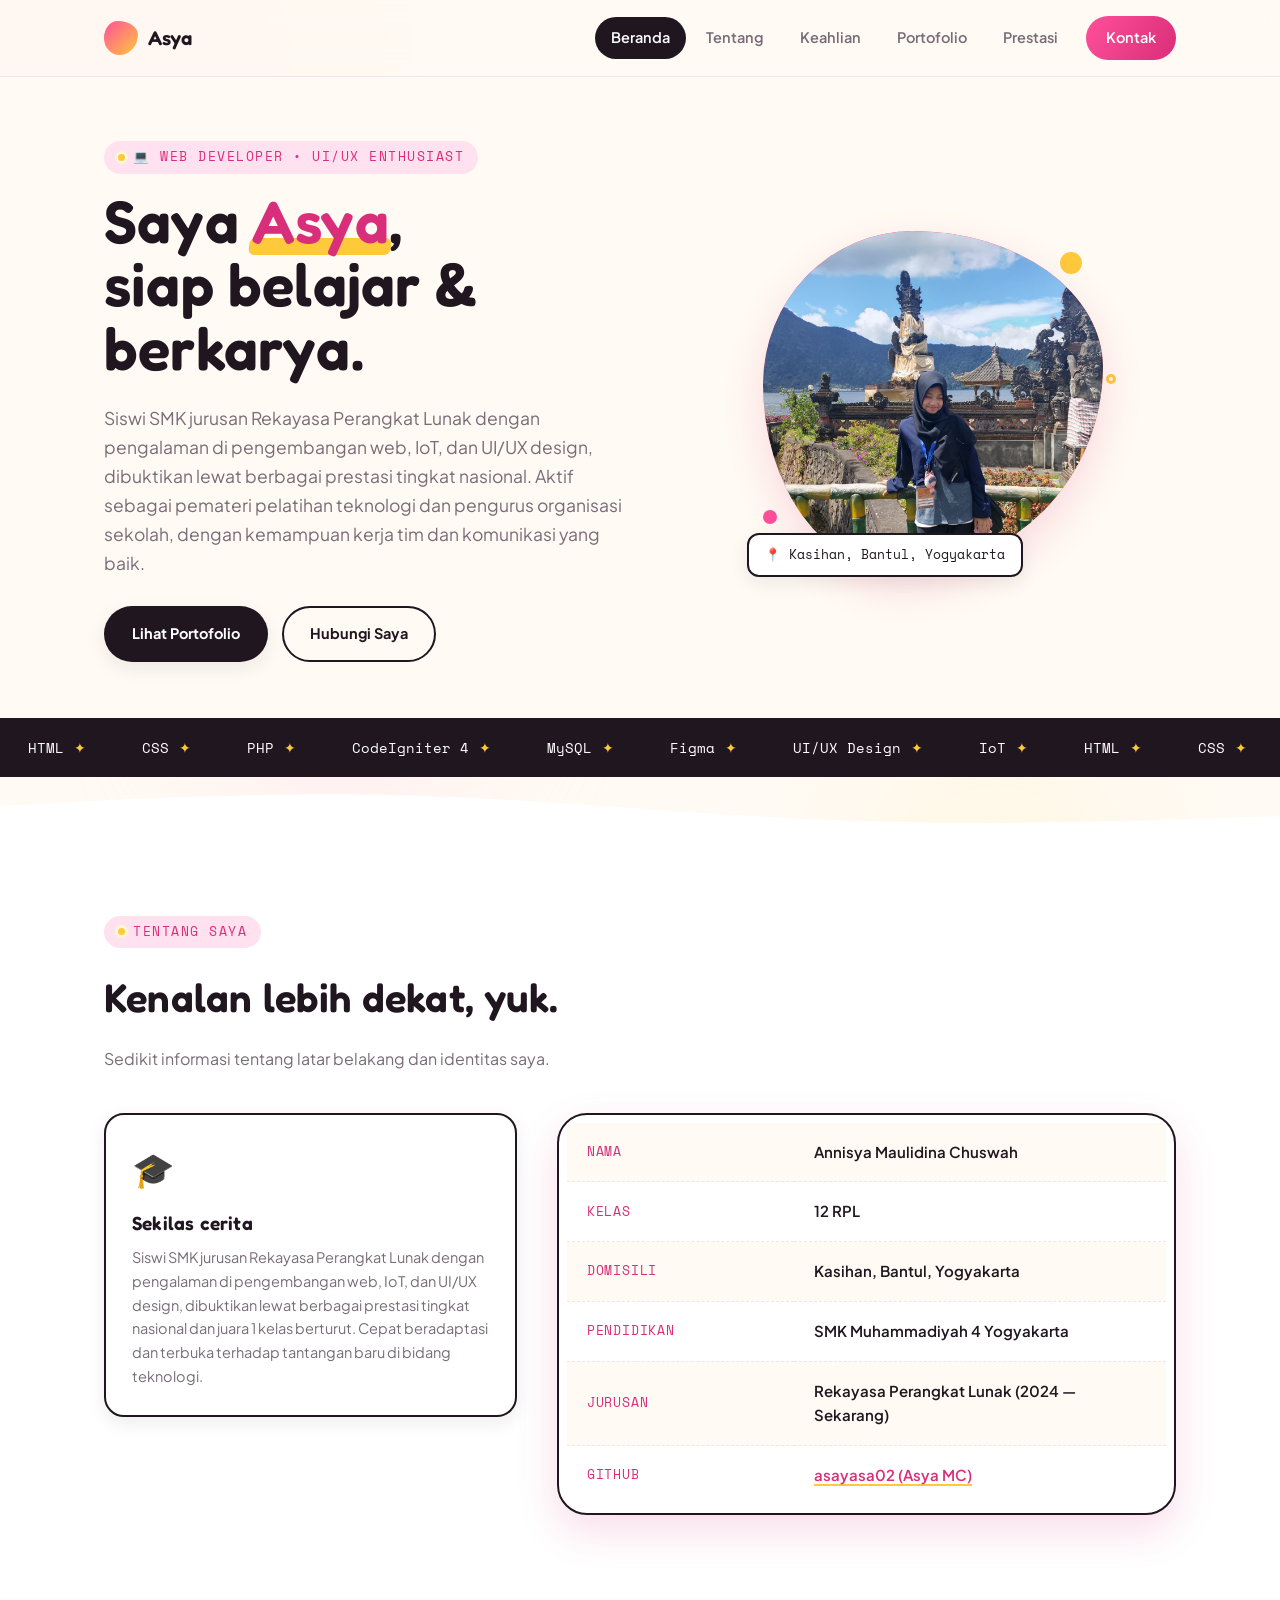
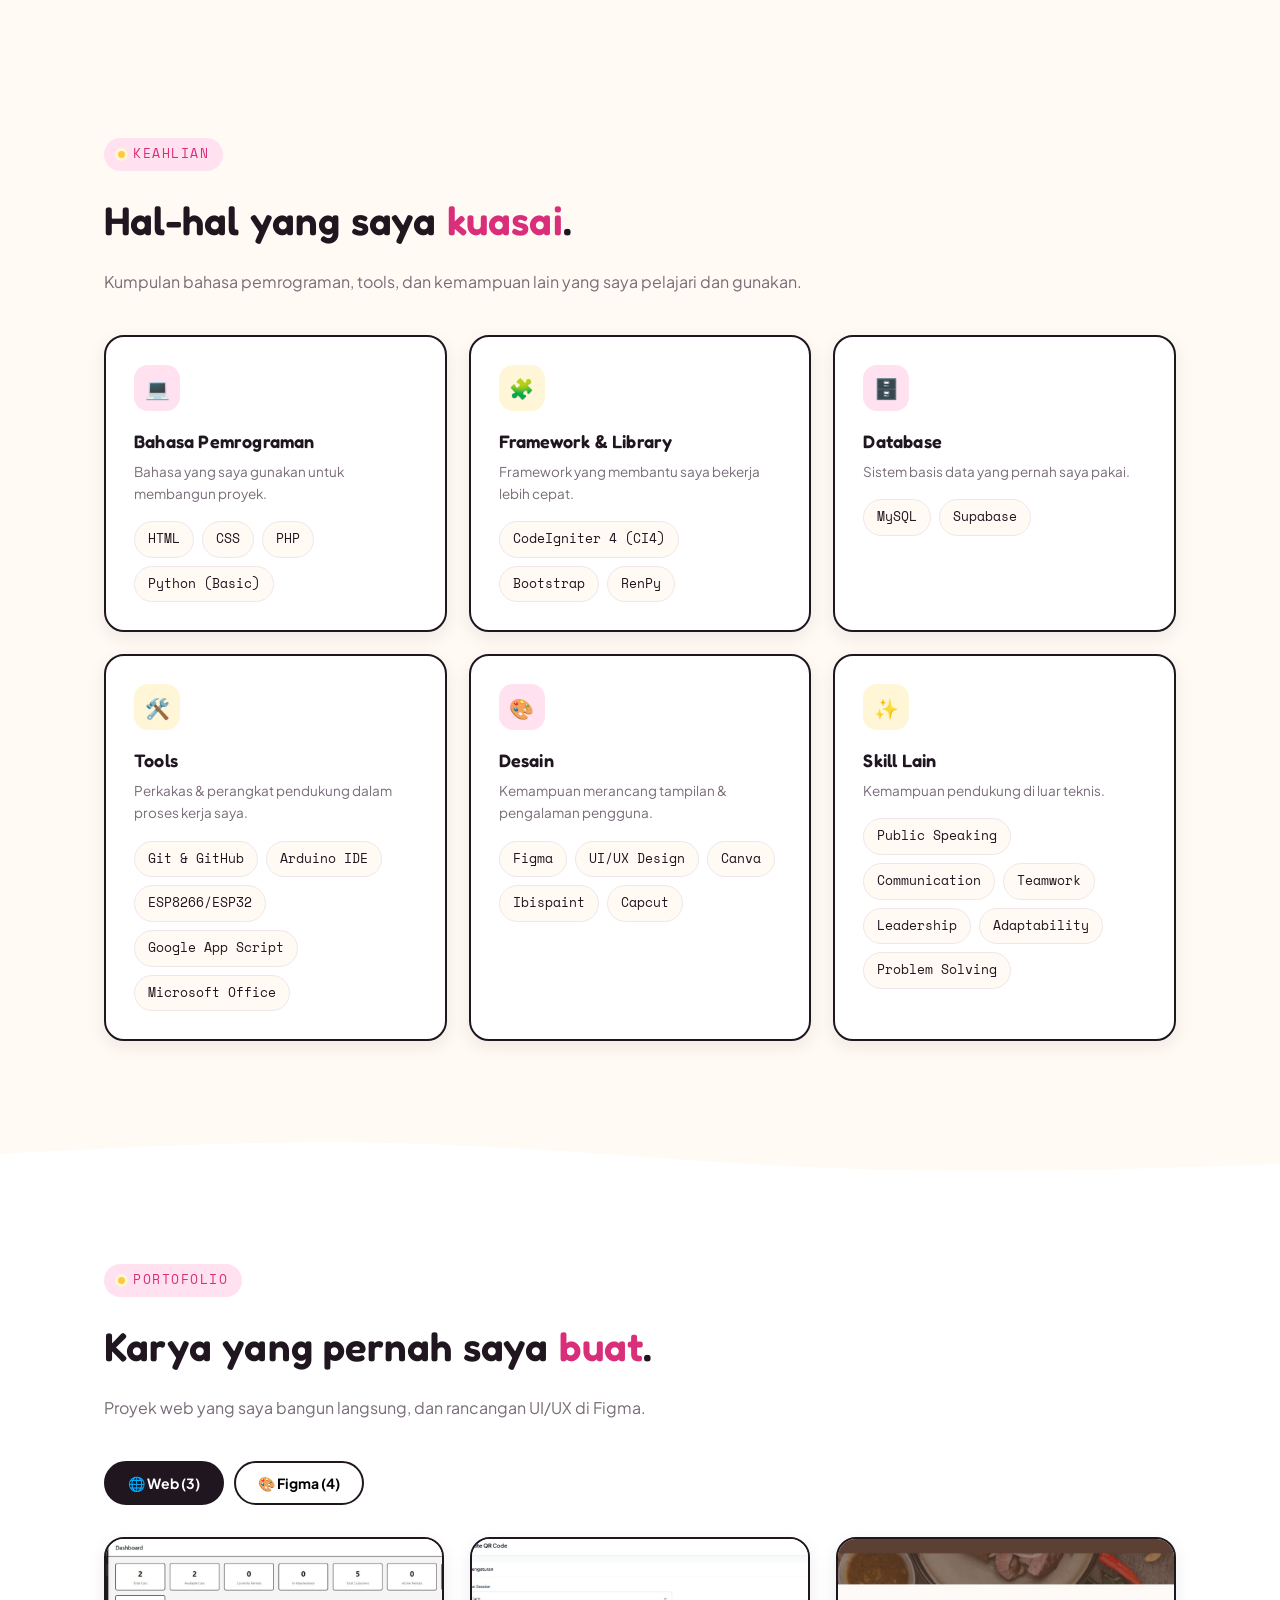
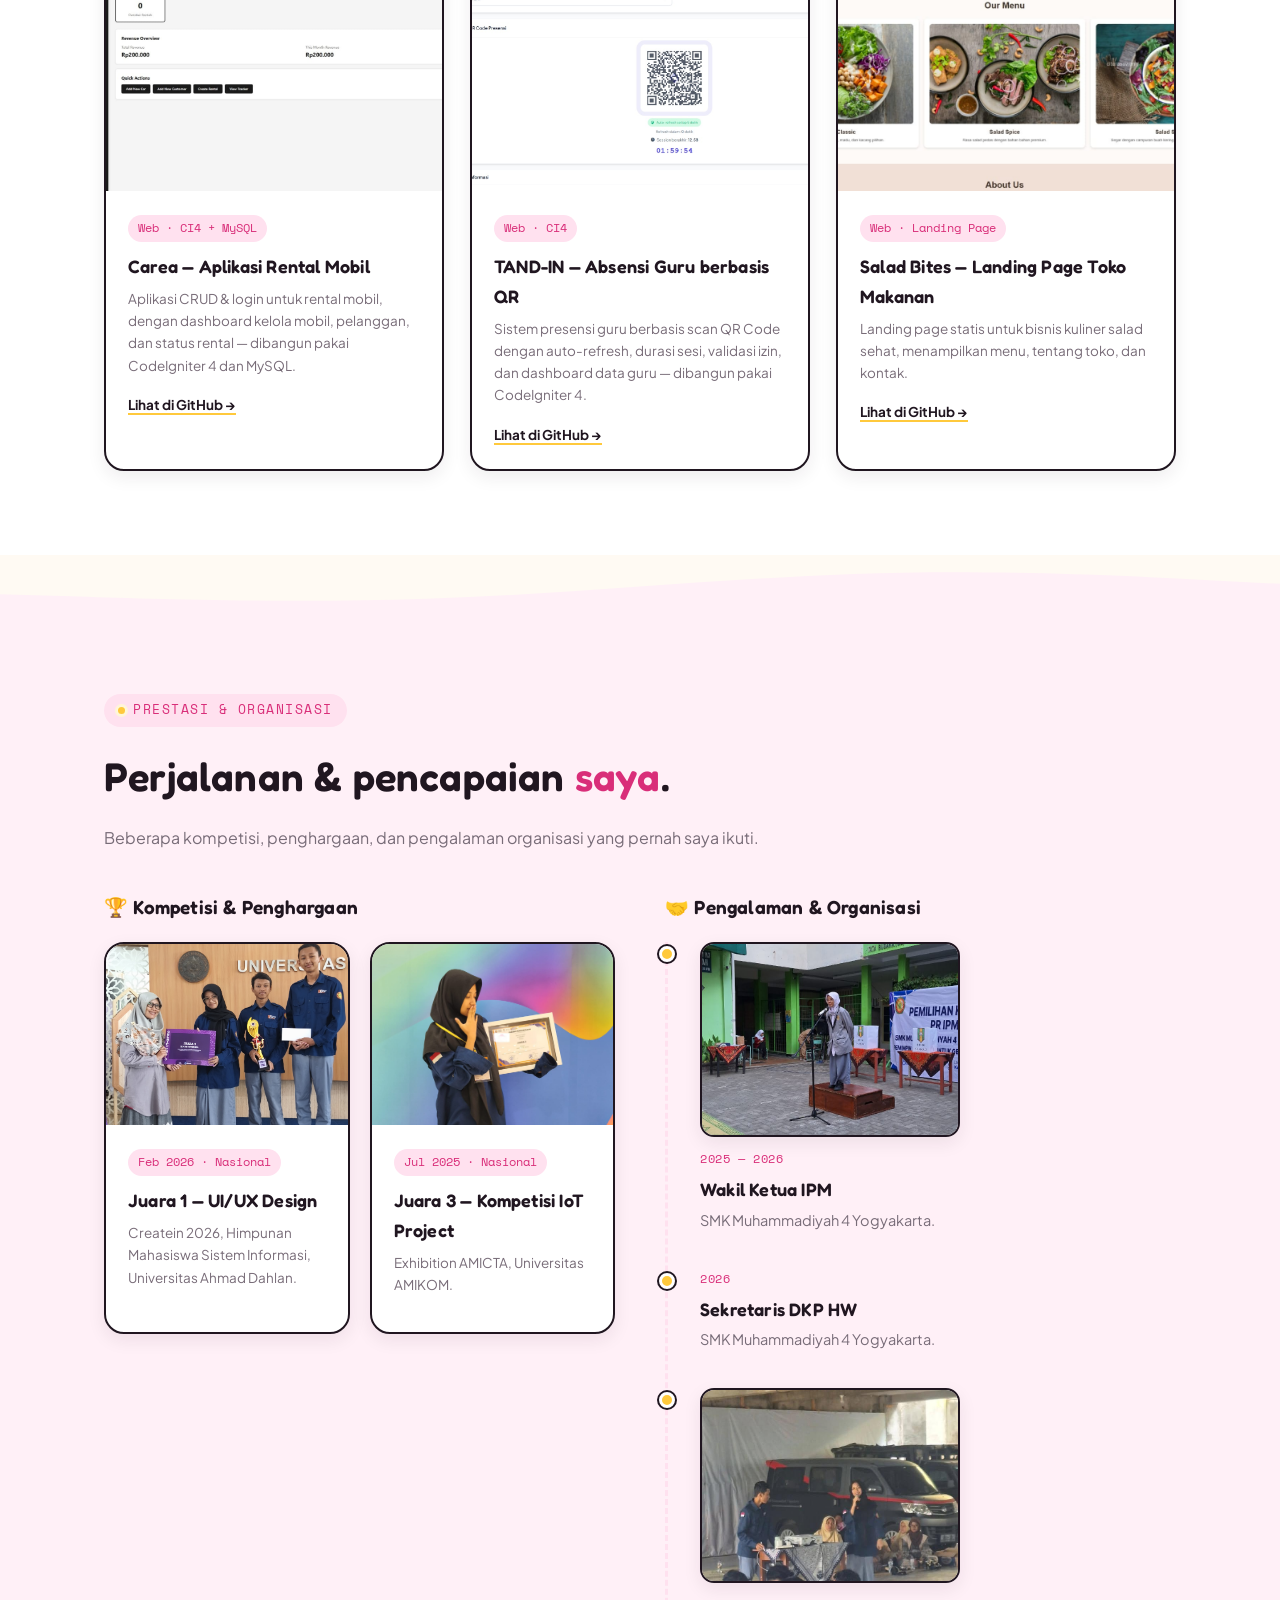
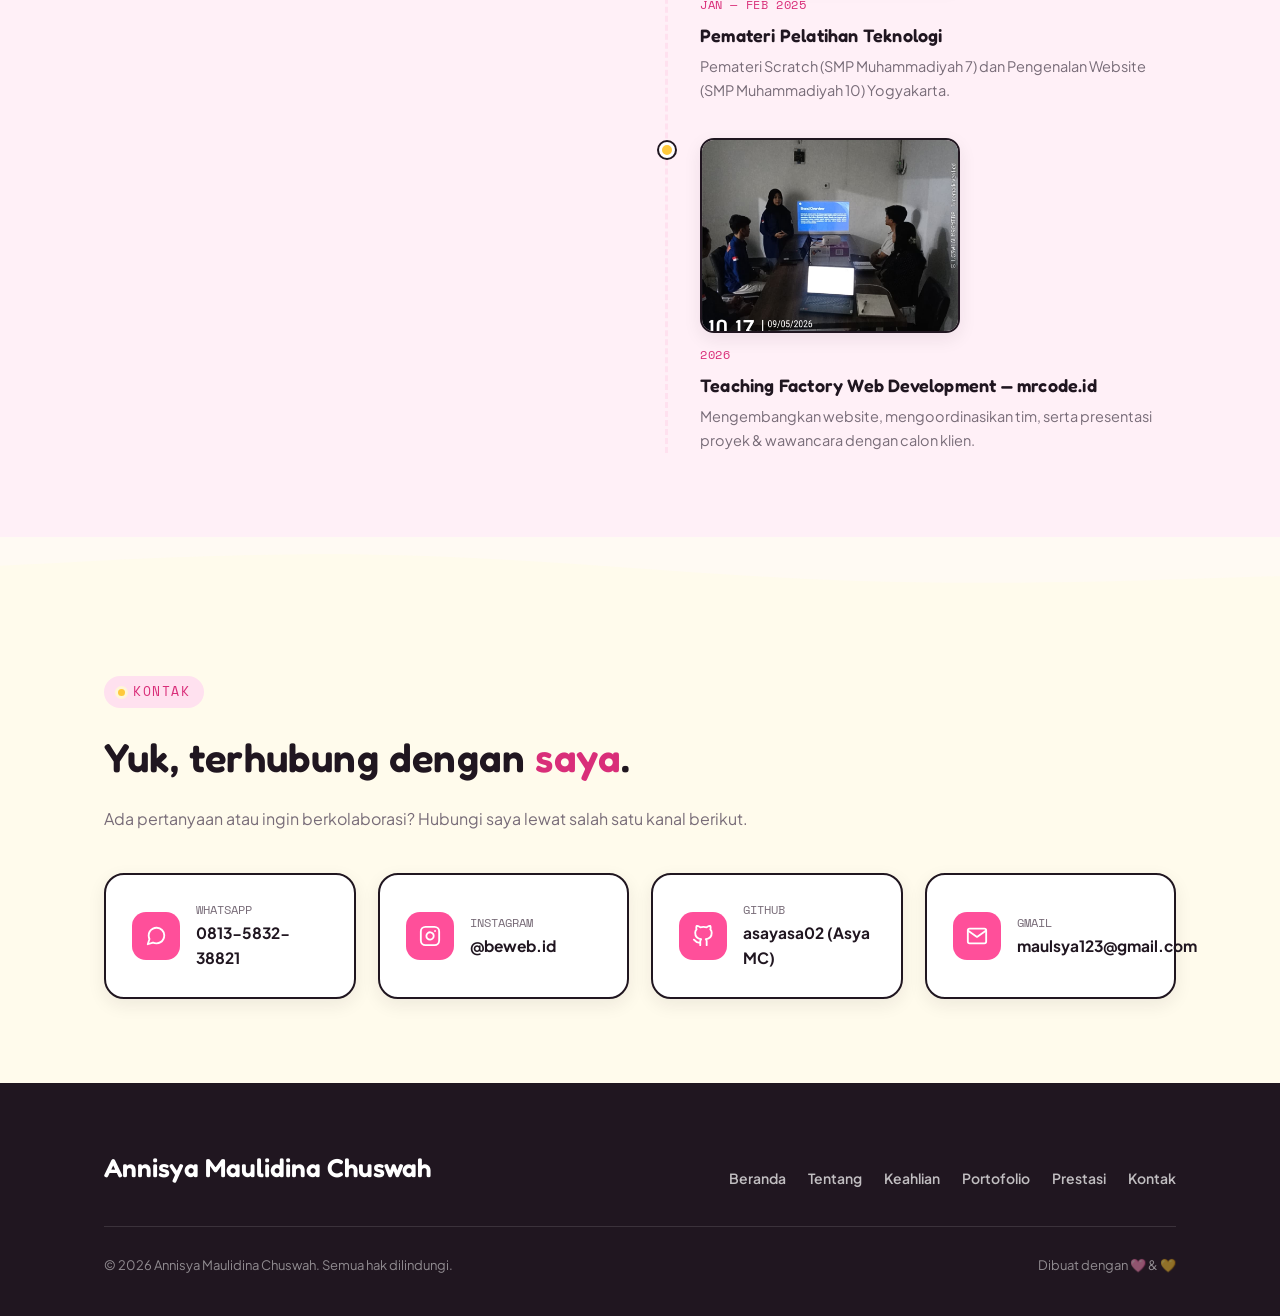
==== commit df2f2813: "add kelas" ====
--- a/index.html
+++ b/index.html
@@ -96,7 +96,7 @@
         <table class="bio-table">
           <tbody>
             <tr><th>Nama</th><td>Annisya Maulidina Chuswah</td></tr>
-            <tr><th>Kelas</th><td><!-- GANTI: kelas tidak ada di CV, isi sendiri ya --> Isi Kelas Kamu</td></tr>
+            <tr><th>Kelas</th><td><!-- GANTI: kelas tidak ada di CV, isi sendiri ya --> 12 RPL</td></tr>
             <tr><th>Domisili</th><td>Kasihan, Bantul, Yogyakarta</td></tr>
             <tr><th>Pendidikan</th><td>SMK Muhammadiyah 4 Yogyakarta</td></tr>
             <tr><th>Jurusan</th><td>Rekayasa Perangkat Lunak (2024 — Sekarang)</td></tr>
